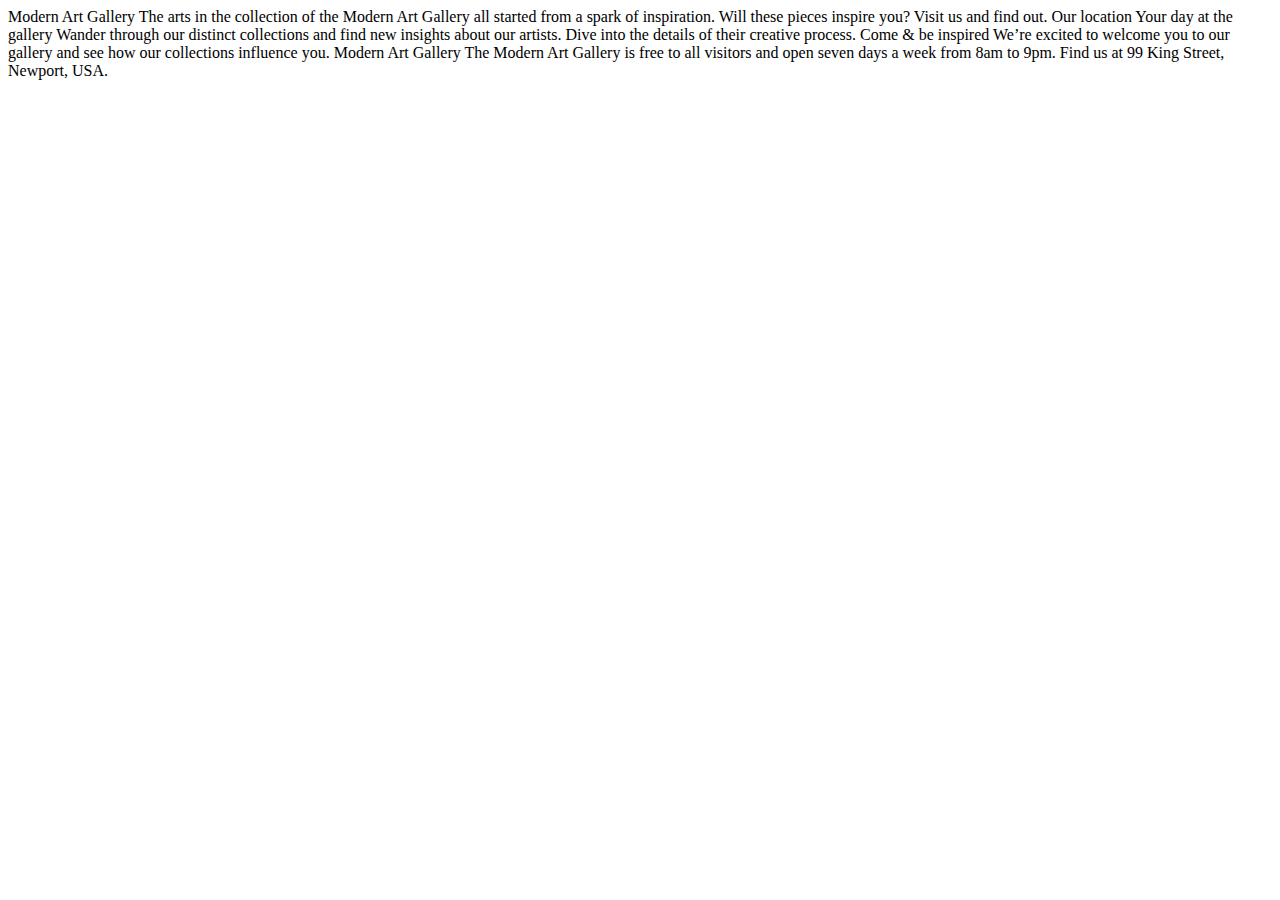
==== starter-code/index.html @ e15d5211 "initialise repo" ====
<!DOCTYPE html>
<html lang="en">
<head>
  <meta charset="UTF-8">
  <meta name="viewport" content="width=device-width, initial-scale=1.0">

  <link rel="icon" type="image/png" sizes="32x32" href="./assets/favicon-32x32.png">
  
  <title>Frontend Mentor | Art gallery website</title>
</head>
<body>

  Modern Art Gallery

  The arts in the collection of the Modern Art Gallery all started 
  from a spark of inspiration. Will these pieces inspire you? Visit 
  us and find out.

  Our location

  Your day at the gallery

  Wander through our distinct collections and find new insights about 
  our artists. Dive into the details of their creative process.

  Come &amp; be inspired

  We’re excited to welcome you to our gallery and see how our collections 
  influence you.

  Modern Art Gallery

  The Modern Art Gallery is free to all visitors and open seven days a week 
  from 8am to 9pm. Find us at 99 King Street, Newport, USA.
</body>
</html>
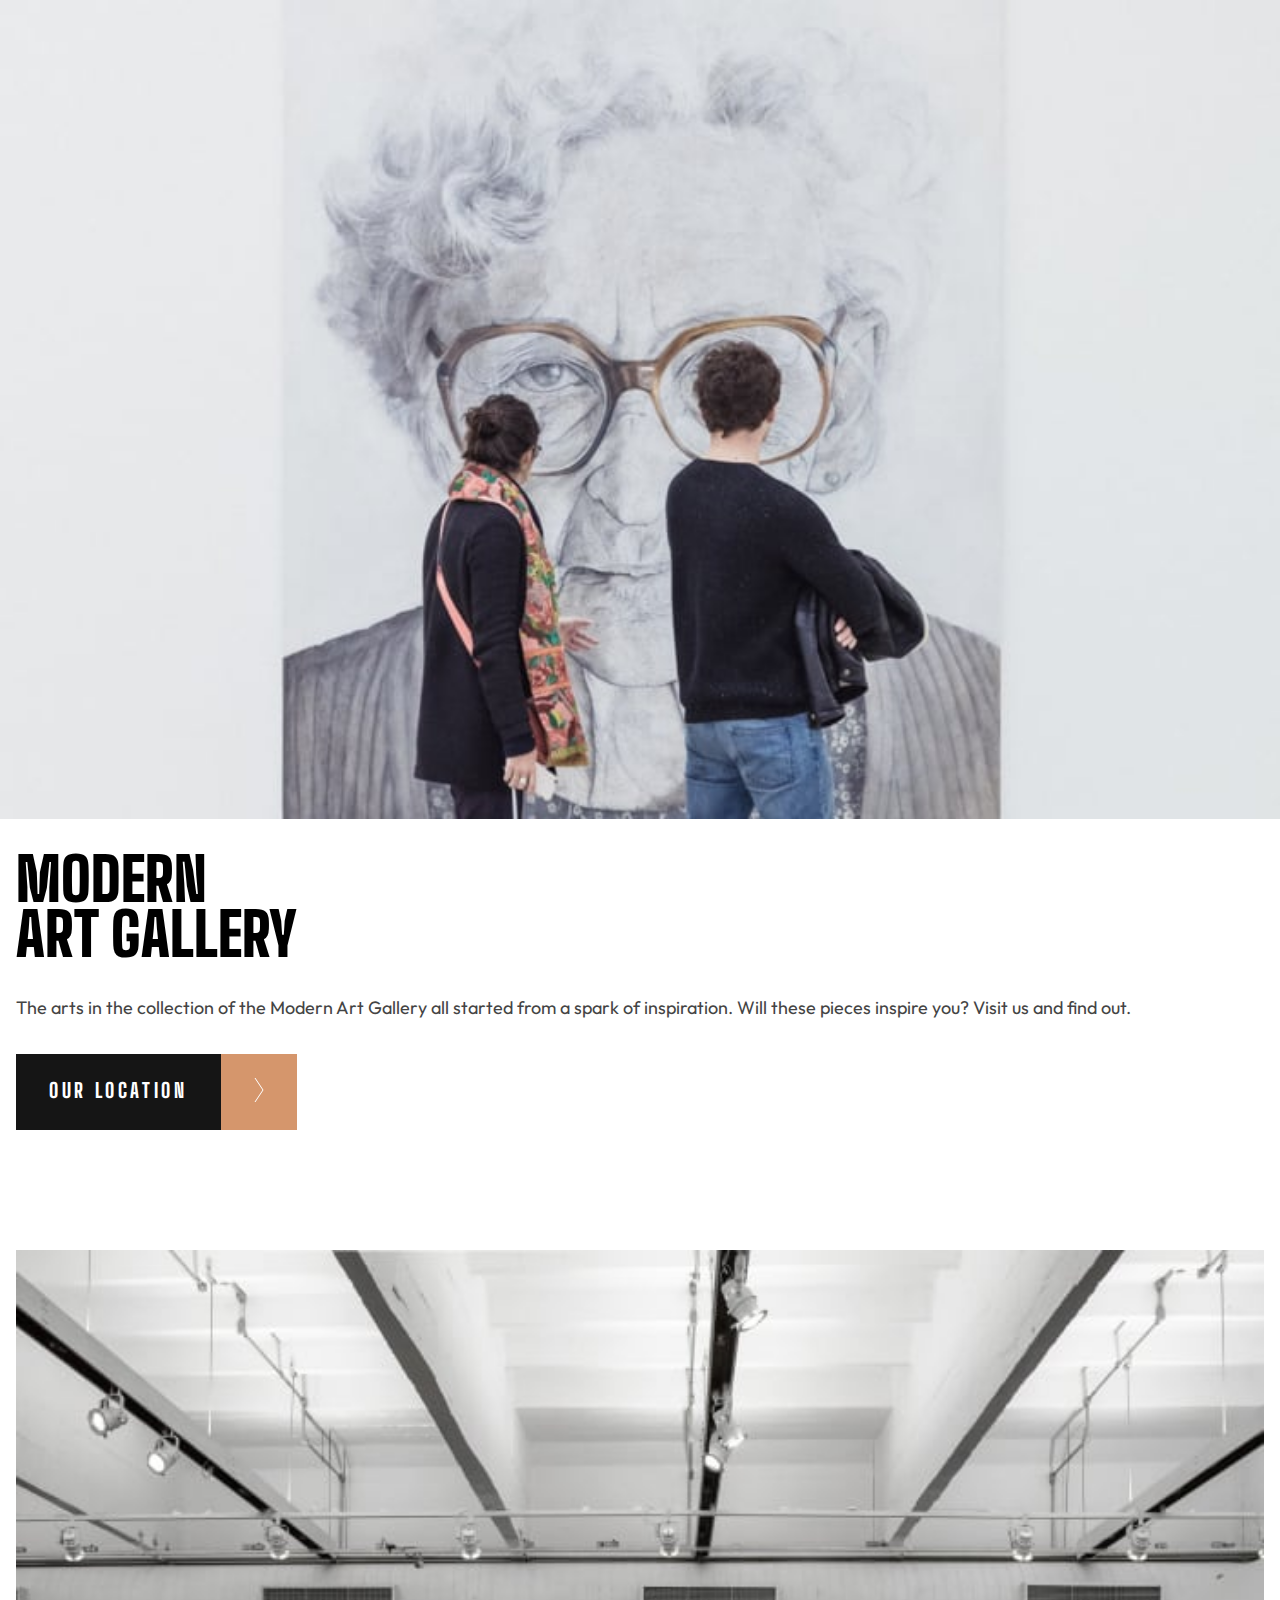
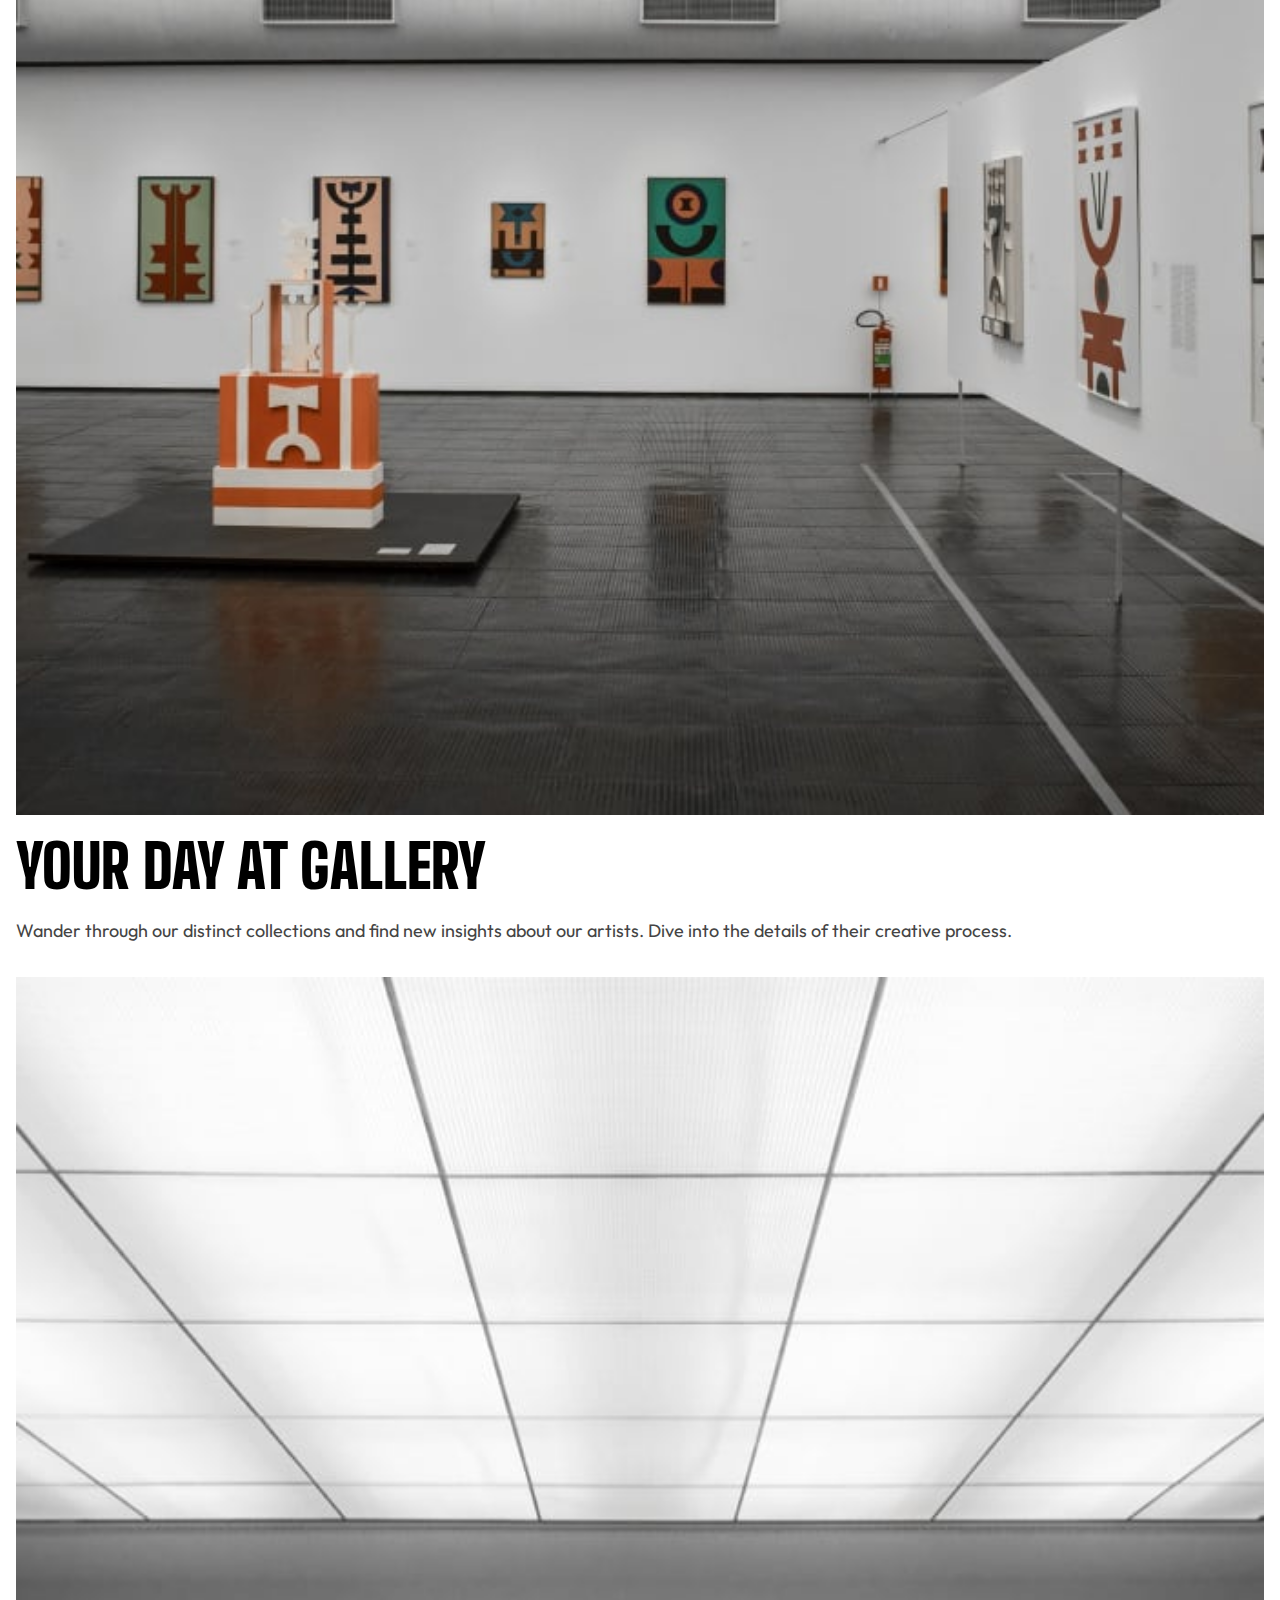
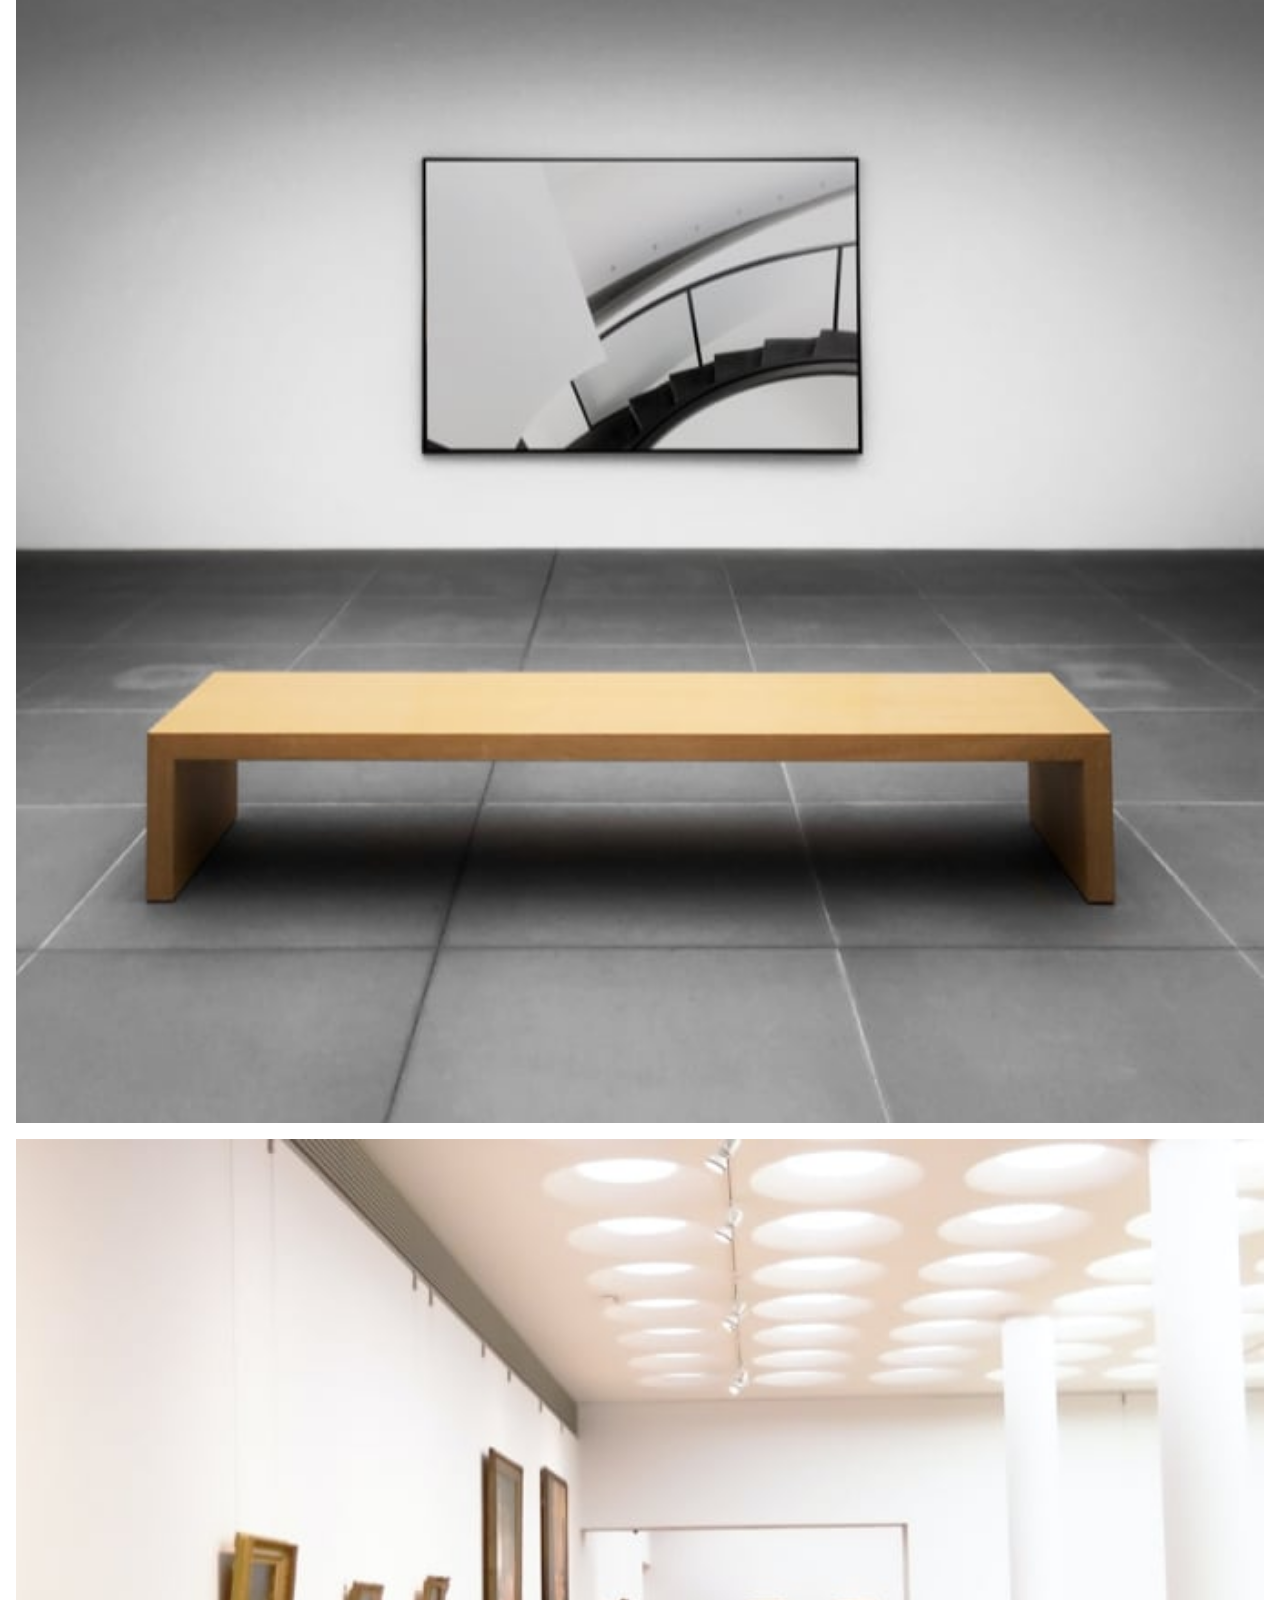
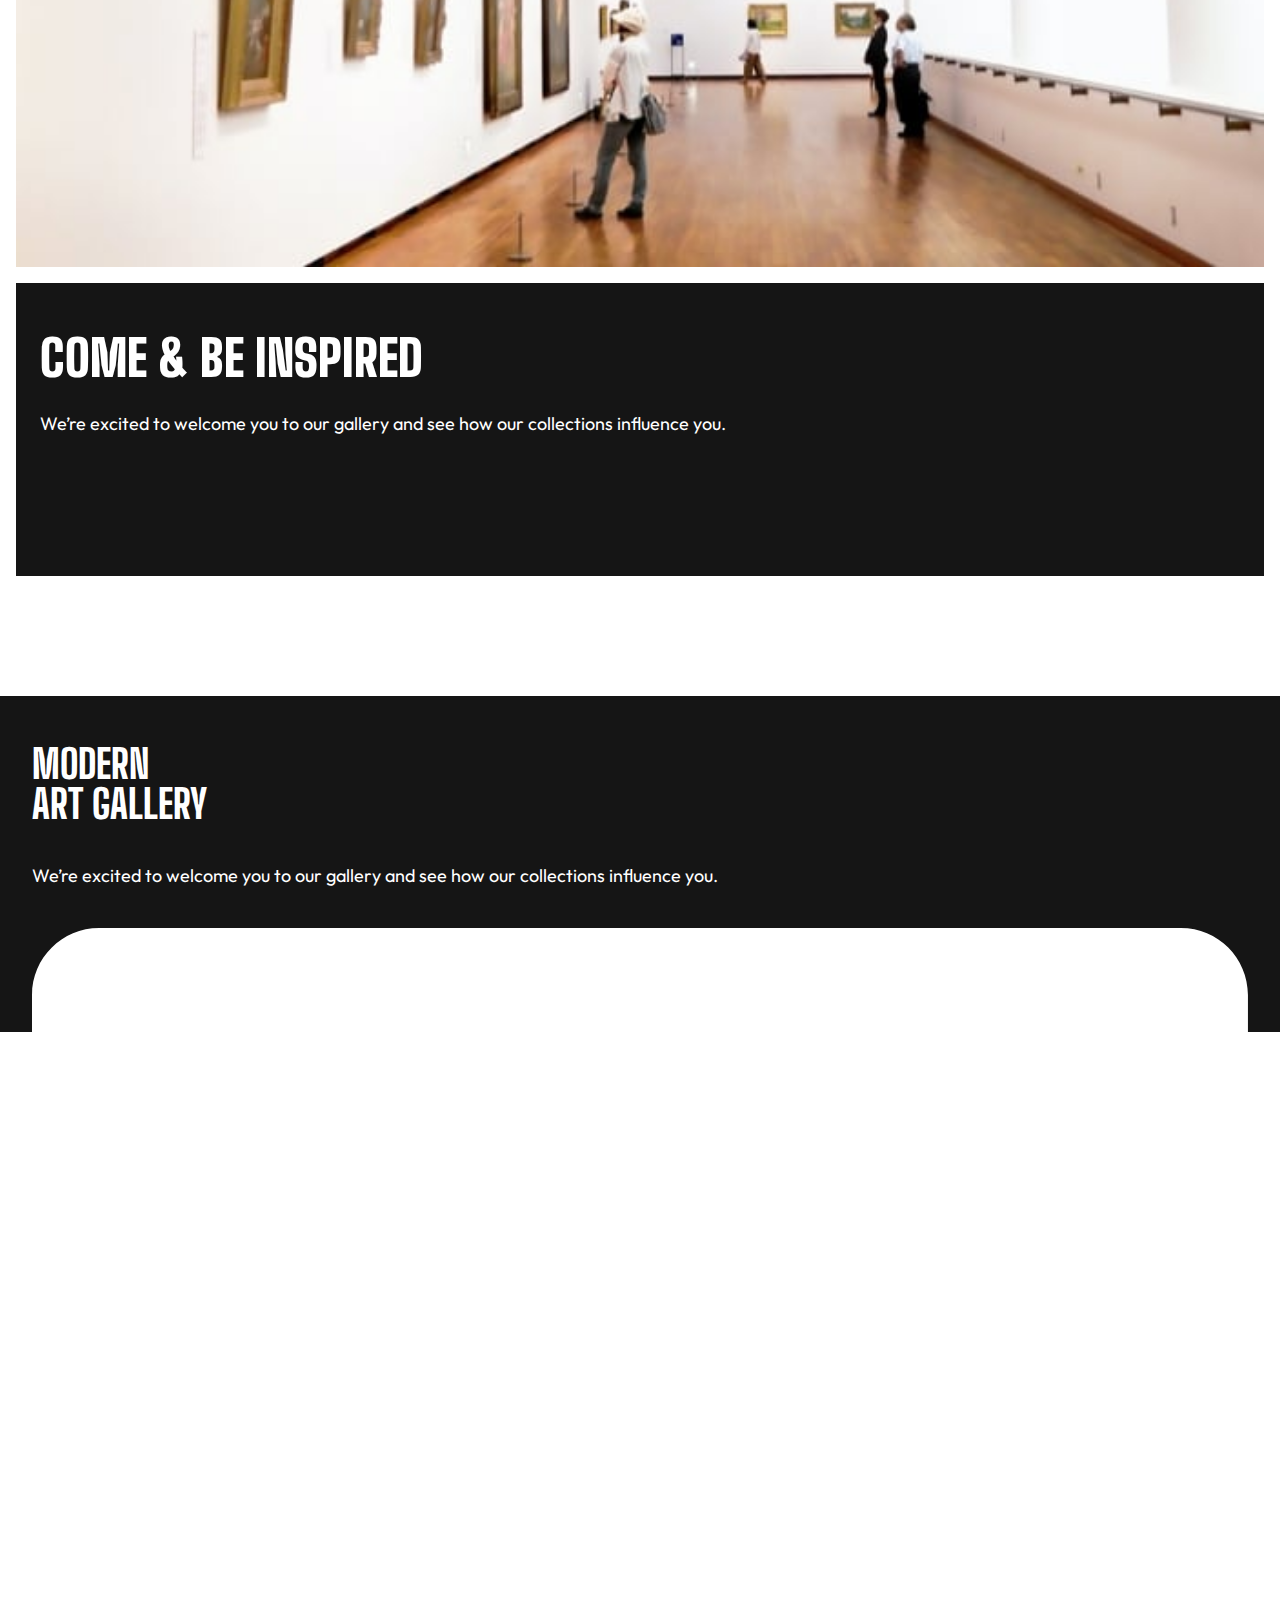
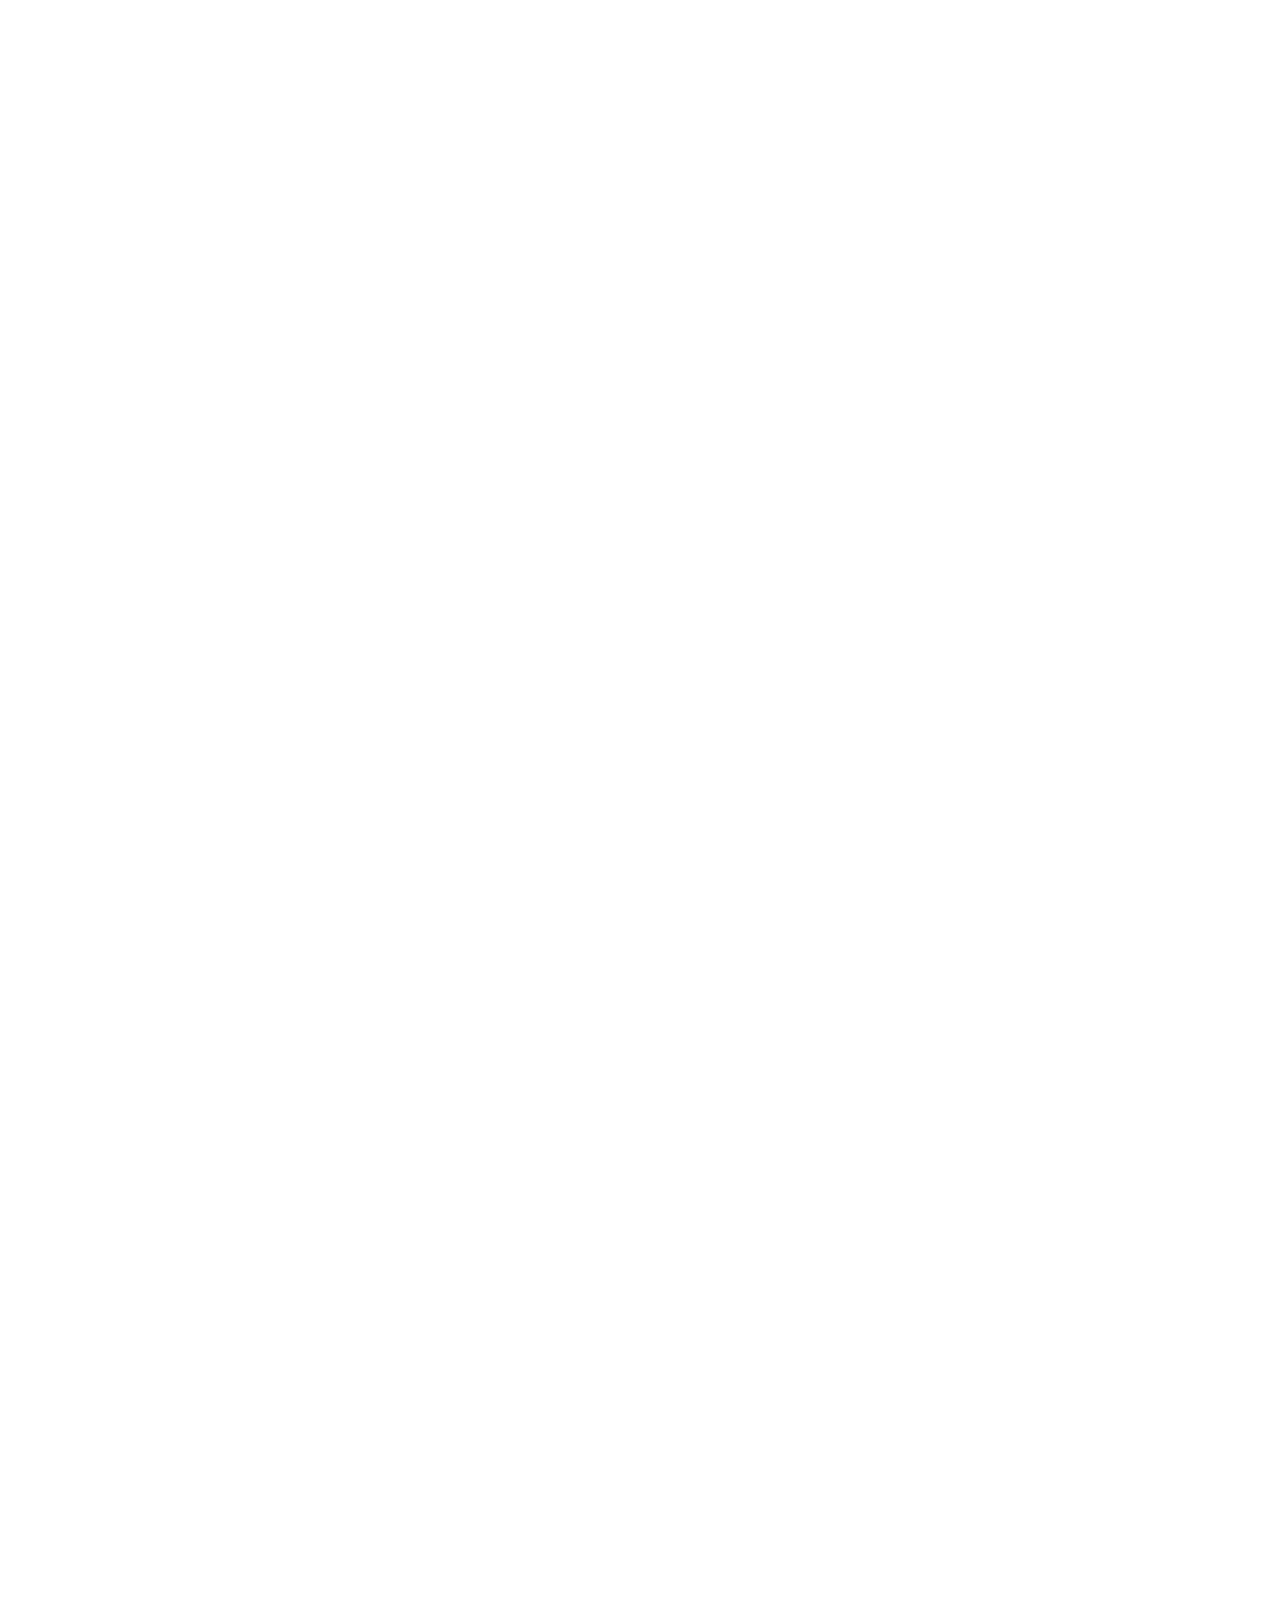
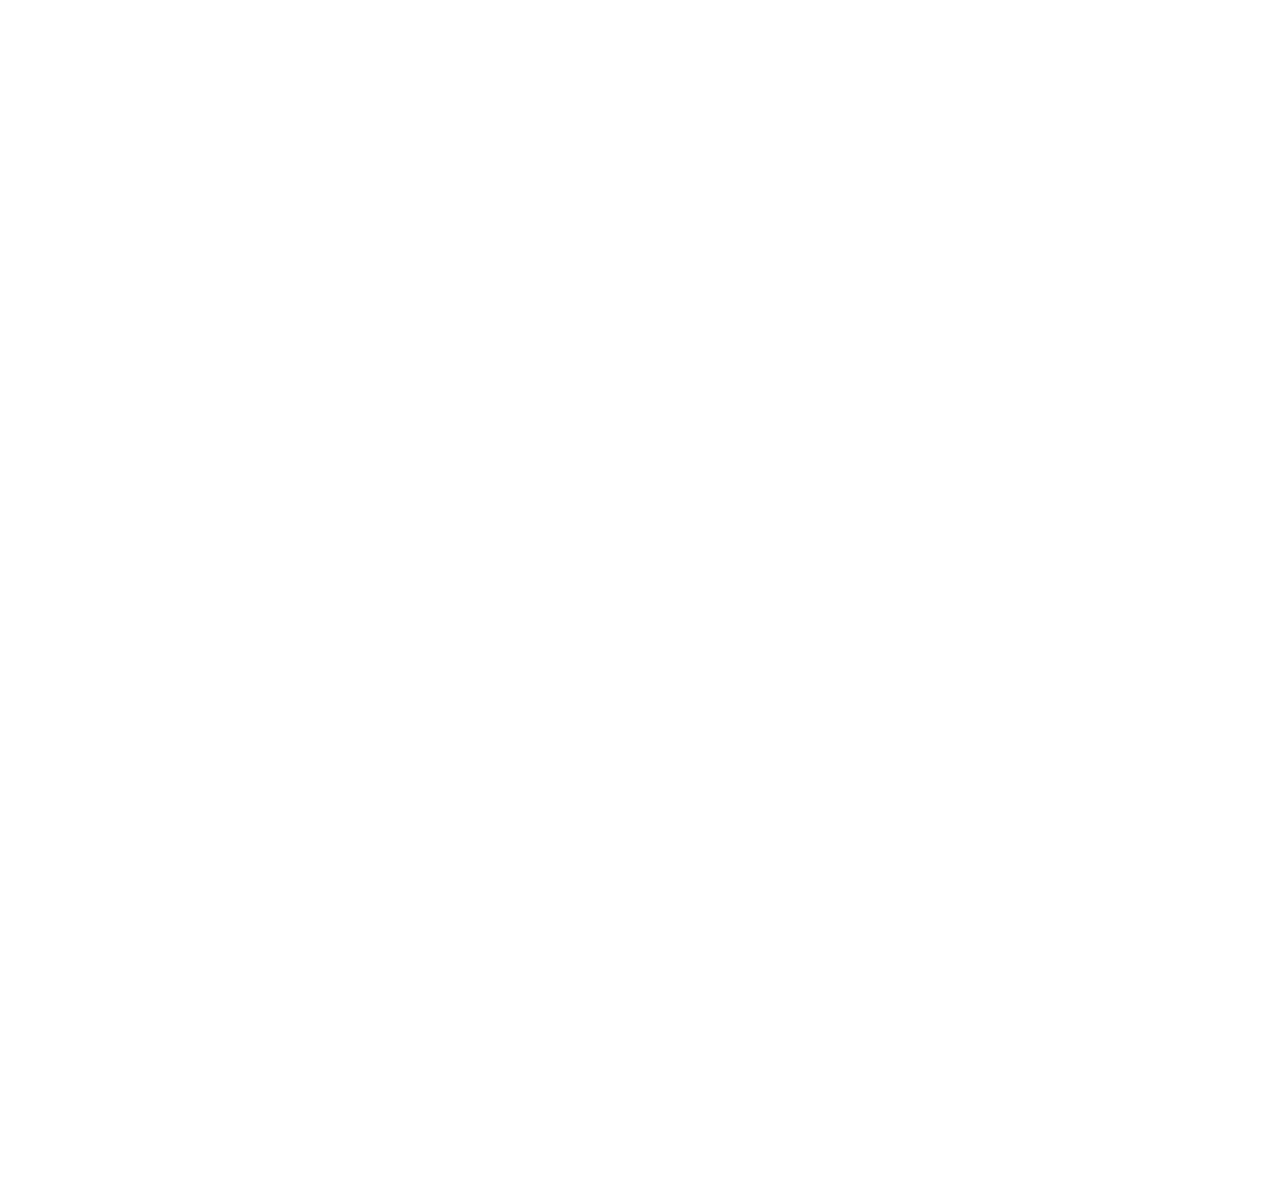
==== commit 7f177922: "restructure files" ====
--- a/starter-code/index.html
+++ b/starter-code/index.html
@@ -3,34 +3,64 @@
 <head>
   <meta charset="UTF-8">
   <meta name="viewport" content="width=device-width, initial-scale=1.0">
+  <link rel="icon" type="image/png" sizes="32x32" href="./assets/favicon-32x32.png">
 
-  <link rel="icon" type="image/png" sizes="32x32" href="./assets/favicon-32x32.png">
+  <link rel="stylesheet" href="./styles/reset.css">
+  <link rel="stylesheet" href="./styles/style.css">
+
+  <link rel="preconnect" href="https://fonts.googleapis.com">
+  <link rel="preconnect" href="https://fonts.gstatic.com" crossorigin>
+  <link href="https://fonts.googleapis.com/css2?family=Big+Shoulders+Display:wght@300;800;900&display=swap" rel="stylesheet">
+  <link rel="preconnect" href="https://fonts.googleapis.com">
+  <link rel="preconnect" href="https://fonts.gstatic.com" crossorigin>
+  <link href="https://fonts.googleapis.com/css2?family=Outfit:wght@300&display=swap" rel="stylesheet">
   
   <title>Frontend Mentor | Art gallery website</title>
 </head>
 <body>
+  <main>
+    <img src="/starter-code/assets/mobile/image-hero@2x.jpg" alt="main-img">
+    <div class="main-container">
+      <h1>MODERN <br> ART GALLERY</h1>
+      <p>The arts in the collection of the Modern Art Gallery all started from a spark of inspiration. Will these pieces inspire you? Visit us and find out.</p>
+      <div class="location-container">
+      <a class="our-location" href="location.html">OUR LOCATION</a>    
+      <a class="arrow" href="location.html">
+          <img class="arrow-right" src="/starter-code/assets/icon-arrow-right.svg" alt="arrow-right">
+      </a>
+      </div>
+    </div>
+  </main>
 
-  Modern Art Gallery
-
-  The arts in the collection of the Modern Art Gallery all started 
-  from a spark of inspiration. Will these pieces inspire you? Visit 
-  us and find out.
-
-  Our location
-
-  Your day at the gallery
-
-  Wander through our distinct collections and find new insights about 
-  our artists. Dive into the details of their creative process.
-
-  Come &amp; be inspired
-
-  We’re excited to welcome you to our gallery and see how our collections 
-  influence you.
-
-  Modern Art Gallery
-
-  The Modern Art Gallery is free to all visitors and open seven days a week 
-  from 8am to 9pm. Find us at 99 King Street, Newport, USA.
+  <section>
+    <div class="intro-container">
+      <div>
+        <img src="/starter-code/assets/mobile/image-grid-1@2x.jpg" alt="">
+      </div>
+      <div>
+        <h1>YOUR DAY AT GALLERY</h1>
+        <p>Wander through our distinct collections and find new insights about our artists. Dive into the details of their creative process.</p>
+      </div>
+    </div>
+    
+    <div class="invitation-container">
+      <img src="/starter-code/assets/mobile/image-grid-2@2x.jpg" alt="">
+      <img src="/starter-code/assets/mobile/image-grid-3@2x.jpg" alt="">
+      <div class="get-inspired">
+        <h2>COME & BE INSPIRED</h2>
+        <p>We’re excited to welcome you to our gallery and see how our collections influence you.</p>
+      </div>
+    </div>
+  </section>
+  
+  <footer>
+    <h5>MODERN <br> ART GALLERY</h5>
+    <p>We’re excited to welcome you to our gallery and see how our collections influence you.</p>
+    <div class="icons">
+      <img src="/starter-code/assets/icon-facebook.svg" alt="">
+      <img src="/starter-code/assets/icon-instagram.svg" alt="">
+      <img src="/starter-code/assets/icon-twitter.svg" alt="">
+    </div>
+  </footer>
 </body>
 </html>--- a/starter-code/styles/style.css
+++ b/starter-code/styles/style.css
@@ -0,0 +1,127 @@
+* {
+    box-sizing: border-box;
+    margin: 0;
+    padding: 0;
+}
+
+html{
+    font-size: 10px;
+    font-family: 'Big Shoulders Display';
+}
+
+/* Styling main */
+
+img{
+    width: 100%;
+}
+
+h1{
+    font-size: 6rem;
+    font-weight: 900;
+    line-height: 5.5rem;
+}
+
+.main-container{
+    padding: 3.2rem 1.6rem 0 1.6rem;
+}
+
+p{
+    font-family: 'Outfit';
+    font-size: 1.8rem;
+    line-height: 2.8rem;
+    color: #444444;
+}
+
+.main-container p{
+    margin: 3.2rem 0 3.2rem 0;
+}
+
+.location-container{
+    display: flex;
+    padding-bottom: 12rem;
+}
+
+a{
+    font-size: 2rem;
+    color: white;
+    text-decoration: none;
+
+    font-family: 'Big Shoulders Display';
+    font-weight: 800;
+    line-height: 24px;
+    letter-spacing: 3.6363637447357178px;
+}
+
+.our-location, .arrow{
+    display: inline-block;
+    padding: 2.4rem 3.3rem;
+    background: #151515;
+}
+
+.arrow{
+    background: #D5966C;
+    padding: 2.4rem 3.3rem;
+}
+
+/* Styling SECTION */
+
+section{
+    padding: 0 1.6rem;
+    margin-bottom: 12rem;
+}
+
+section h1{
+    padding: 2.3rem 0;
+}
+
+section p{
+    margin-bottom: 3.2rem;
+}
+
+/* Styling invitation container */
+
+.invitation-container{
+    display: grid;
+    gap: 1.6rem;
+}
+
+.get-inspired{
+    height: 29.3rem;
+    background-color: #151515;
+    padding: 4.8rem 2.4rem;
+}
+
+h2{
+    font-size: 5rem;
+    font-weight: 900;
+    line-height: 5.5rem;
+    color: white;
+}
+
+.get-inspired p{
+    color: white;
+    margin-top: 2.4rem;
+}
+
+/* styling footer */
+
+footer{
+    background-color: #151515;
+    height: 33.6rem;
+    padding: 4.8rem 3.2rem;
+}
+
+footer h5{
+    font-size: 4rem;
+    color: white;
+    font-weight: 800;
+}
+
+footer p{
+    color: white;
+    margin: 3.8rem 0;
+}
+
+footer img{
+    margin-right: 2rem;
+}